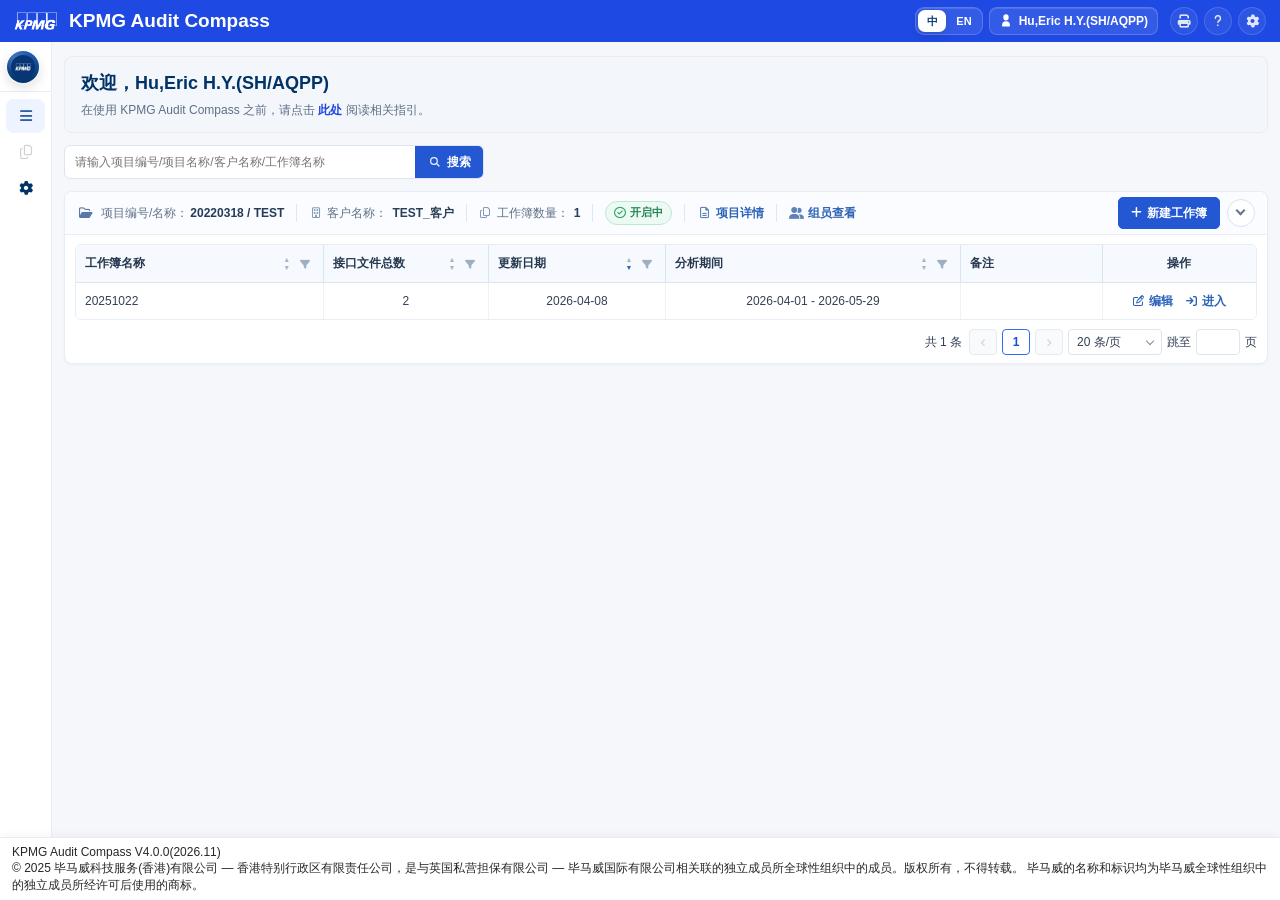
==== index.html @ 8df04342 "优化资金分析与数据校验界面" ====
<!DOCTYPE html>
<html lang="zh-Hans-CN">
<head>
  <meta charset="utf-8"/>
  <title>KPMG Audit Compass</title>
  <meta name="viewport" content="width=device-width, initial-scale=1"/>
  <meta http-equiv="x-ua-compatible" content="ie=edge"/>
  <link rel="icon" type="image/x-icon" href="./favicon.ico"/>
  <link rel="preconnect" href="https://cdnjs.cloudflare.com" crossorigin/>
  <link rel="preconnect" href="https://unpkg.com" crossorigin/>

  <link rel="preload" href="https://cdnjs.cloudflare.com/ajax/libs/font-awesome/6.4.0/css/all.min.css" as="style" onload="this.onload=null;this.rel='stylesheet'"/>
  <noscript><link rel="stylesheet" href="https://cdnjs.cloudflare.com/ajax/libs/font-awesome/6.4.0/css/all.min.css"/></noscript>

  <!-- 平台基础样式 -->
  <link rel="stylesheet" href="./assets/css/base.css?v=20260827-tyc-sync1"/>
  <link rel="stylesheet" href="./assets/css/footer.css?v=20260507-routine"/>

  <link rel="stylesheet" href="./assets/css/layout.css?v=20260813-sidebar-hint1"/>
</head>

<body>
  <!-- Header -->
  <header class="layout-header">
    <div class="header-menu-control" style="position: relative;">
      <svg fill="none" style="width: var(--responsive-size-16); height: var(--responsive-size-16);" viewBox="0 0 16 16" xmlns="http://www.w3.org/2000/svg">
        <path clip-rule="evenodd" d="M1.40003 2.79995C1.40003 2.46858 1.66866 2.19995 2.00003 2.19995L14.8 2.19995C15.1314 2.19995 15.4 2.46858 15.4 2.79995C15.4 3.13132 15.1314 3.39995 14.8 3.39995L2.00003 3.39995C1.66866 3.39995 1.40003 3.13132 1.40003 2.79995ZM15.0909 5.47515C15.2816 5.58088 15.4 5.7818 15.4 5.9999L15.4003 9.9999C15.4004 10.218 15.282 10.419 15.0912 10.5247C14.9005 10.6305 14.6673 10.6244 14.4824 10.5088L11.2821 8.50876C11.1066 8.39913 11 8.20684 11 7.99996C11 7.79309 11.1066 7.6008 11.282 7.49115L14.482 5.49115C14.667 5.37556 14.9001 5.36943 15.0909 5.47515ZM12.7321 7.99993L14.2003 8.91741L14.2001 7.08245L12.7321 7.99993ZM1.40003 6.26662C1.40003 5.93524 1.66865 5.66662 2.00002 5.66662L8.40003 5.66662C8.7314 5.66662 9.00003 5.93525 9.00003 6.26662C9.00003 6.59799 8.7314 6.86662 8.40003 6.86662L2.00002 6.86662C1.66865 6.86662 1.40002 6.59799 1.40003 6.26662ZM1.40002 9.73328C1.40002 9.40191 1.66865 9.13328 2.00002 9.13328H8.40003C8.7314 9.13328 9.00003 9.40191 9.00003 9.73328C9.00003 10.0647 8.7314 10.3333 8.40003 10.3333H2.00002C1.66865 10.3333 1.40002 10.0647 1.40002 9.73328ZM1.40002 13.1999C1.40002 12.8686 1.66865 12.5999 2.00002 12.5999L14.8 12.6C15.1314 12.6 15.4 12.8686 15.4 13.2C15.4 13.5313 15.1314 13.8 14.8 13.8L2.00002 13.7999C1.66865 13.7999 1.40002 13.5313 1.40002 13.1999Z" fill="white" fill-rule="evenodd"></path>
      </svg>
    </div>

    <img
      alt="KPMG Audit Compass"
      class="header-logo"
      src="./logo.png"
      style="width:43px;height:20px;margin-right:12px;"
    />

  
    <div class="layout-header-name">
      KPMG Audit Compass
      <span class="layout-header-project" id="headerWorkbookName" hidden></span>
    </div>

    <nav class="layout-header-nav">
      <div class="header-dropdown" id="amountUnitDropdown" hidden>
        <button class="nav-btn header-btn amount-unit-btn" id="amountUnitButton" type="button" aria-haspopup="listbox" aria-expanded="false">
          <span id="amountUnitValue">百万元/M</span><span class="header-dropdown-chevron" aria-hidden="true"></span>
        </button>
        <ul class="dropdown-menu amount-unit-menu" id="amountUnitMenu" role="listbox" aria-label="金额显示单位">
          <li data-value="yuan" role="option" tabindex="-1">元</li>
          <li data-value="k" role="option" tabindex="-1">千元/K</li>
          <li data-value="w" role="option" tabindex="-1">万元/W</li>
          <li data-value="m" role="option" tabindex="-1">百万元/M</li>
          <li data-value="b" role="option" tabindex="-1">亿元/B</li>
        </ul>
      </div>

      <div class="header-dropdown" id="amountDecimalDropdown" hidden>
        <button class="nav-btn header-btn amount-decimal-btn" id="amountDecimalButton" type="button" aria-haspopup="listbox" aria-expanded="false" title="小数位数">
          <span id="amountDecimalValue">0</span><span class="header-dropdown-chevron" aria-hidden="true"></span>
        </button>
        <ul class="dropdown-menu amount-decimal-menu" id="amountDecimalMenu" role="listbox" aria-label="小数位数">
          <li data-value="0" role="option" tabindex="-1">0</li>
          <li data-value="1" role="option" tabindex="-1">0.0</li>
          <li data-value="2" role="option" tabindex="-1">0.00</li>
          <li data-value="3" role="option" tabindex="-1">0.000</li>
          <li data-value="4" role="option" tabindex="-1">0.0000</li>
        </ul>
      </div>

      <div class="lang-switch">
        <button class="nav-btn lang-btn lang-active" data-lang="zh">中</button>
        <button class="nav-btn lang-btn" data-lang="en">EN</button>
      </div>

      <button class="nav-btn nav-btn-with-icon">
        <span class="icon">
          <svg aria-hidden="true" viewBox="0 0 16 16">
            <path d="M8 1.5a3 3 0 0 0-3 3v1a3 3 0 1 0 6 0v-1a3 3 0 0 0-3-3Zm0 8A4.5 4.5 0 0 0 3.5 14v.75c0 .414.336.75.75.75h7.5a.75.75 0 0 0 .75-.75V14A4.5 4.5 0 0 0 8 9.5Z"></path>
          </svg>
        </span>
        <span>Hu,Eric H.Y.(SH/AQPP)</span>
      </button>

      <button class="nav-btn nav-icon-btn" title="打印">
        <span class="icon">
          <i class="fa-solid fa-print" aria-hidden="true"></i>
        </span>
      </button>

      <div class="header-help-wrap" id="headerHelpWrap">
        <button class="nav-btn nav-icon-btn" id="headerHelpButton" type="button" title="帮助与反馈" aria-haspopup="menu" aria-expanded="false">
          <span class="icon">
            <i class="fa-solid fa-question" aria-hidden="true"></i>
          </span>
        </button>
        <div class="header-help-menu" id="headerHelpMenu" role="menu" aria-label="帮助与反馈" hidden>
          <button type="button" role="menuitem" data-feedback-open="issue">
            <i class="fa-regular fa-message" aria-hidden="true"></i>
            <span><strong>发送问题反馈</strong><small>反馈使用问题或功能建议</small></span>
          </button>
          <button type="button" role="menuitem" data-feedback-open="review">
            <i class="fa-regular fa-star" aria-hidden="true"></i>
            <span><strong>发送用户评价</strong><small>评价当前模块的使用体验</small></span>
          </button>
        </div>
      </div>

      <button class="nav-btn nav-icon-btn" title="设置">
        <span class="icon">
          <i class="fa-solid fa-gear" aria-hidden="true"></i>
        </span>
      </button>
    </nav>
  </header>

  <!-- 主体 -->

<div class="layout-main">

  <!-- 左侧菜单 -->
  <aside class="sidebar is-project-list is-collapsed" id="appSidebar">
    <div class="sidebar-top">
      <button class="brand-toggle" id="sidebarToggle" type="button" aria-label="切换侧边栏">
        <span class="brand-toggle-ring"></span>
        <span class="brand-toggle-core">
          <img src="./logo.png" alt="KPMG" class="brand-toggle-logo">
        </span>
      </button>

      <div class="sidebar-brand-text">
        <div class="sidebar-brand-title">Welcome！Eric H.Y.</div>
      </div>
    </div>

    <ul class="sidebar-menu">
      <li class="sb-row top-entry current-project-list"
          onclick="goProjectList()">
        <i class="fa-solid fa-bars ico"></i>
        <span class="sb-txt">返回项目列表</span>
      </li>

      <li class="sb-toggle open" id="workbookMenuGroup">
        <div class="sb-toggle-head" onclick="toggleSb(this.parentElement)">
          <i class="fa-regular fa-copy ico"></i>
          <span class="sb-txt">工作簿数据分析</span>
          <i class="fa-solid fa-angle-right caret"></i>
        </div>

        <ul class="sb-submenu">
          <li class="sb-row active module-item data-management"
              onclick="switchFrame('./fragments/data-management.html?v=20260902-total-label1','数据上传及管理',this)">
            <i class="fa-regular fa-circle-check ico"></i>
            <span class="sb-txt">数据上传及管理</span>
          </li>

          <li class="sb-row active module-item bank-analysis"
              onclick="switchFrame('./fragments/bank-analysis.html?v=20260902-total-label1','资金流水分析',this)">
            <i class="fa-regular fa-circle-check ico"></i>
            <span class="sb-txt">资金流水分析</span>
          </li>

          <li class="sb-row active module-item vat-analysis"
              onclick="switchFrame('./fragments/vat-analysis.html?v=20260827-filter-popover1','增值税数据分析',this)">
            <i class="fa-regular fa-circle-check ico"></i>
            <span class="sb-txt">增值税数据分析</span>
          </li>

          <li class="sb-row active module-item data-summary"
              onclick="switchFrame('./fragments/data-summary.html?v=20260827-pager-select1','数据综合分析',this)">
            <i class="fa-regular fa-circle-check ico"></i>
            <span class="sb-txt">数据综合分析</span>
          </li>

          <li class="sb-row active module-item workingpaper-export is-temporarily-hidden" hidden aria-hidden="true"
              onclick="switchFrame('./fragments/workingpaper-export.html?v=20260827-filter-popover1','报告及底稿导出',this)">
            <i class="fa-regular fa-file-lines ico"></i>
            <span class="sb-txt">报告及底稿导出</span>
          </li>
        </ul>
      </li>

      <li class="sb-toggle">
        <div class="sb-toggle-head" onclick="toggleSb(this.parentElement)">
          <i class="fa-solid fa-gear ico"></i>
          <span class="sb-txt">系统管理</span>
          <i class="fa-solid fa-angle-right caret"></i>
        </div>

        <ul class="sb-submenu">
          <li class="sb-row">
            <i class="fa-solid fa-arrow-trend-up sys-ico sys-ico-rate"></i>
            <span class="sb-txt">系统汇率管理</span>
          </li>
          <li class="sb-row">
            <i class="fa-regular fa-user sys-ico sys-ico-user"></i>
            <span class="sb-txt">系统用户管理</span>
          </li>
          <li class="sb-row">
            <i class="fa-regular fa-circle-check sys-ico sys-ico-white"></i>
            <span class="sb-txt">白名单维护</span>
          </li>
          <li class="sb-row">
            <i class="fa-solid fa-link sys-ico sys-ico-match"></i>
            <span class="sb-txt">手工匹配</span>
          </li>
          <li class="sb-row">
            <i class="fa-regular fa-chart-bar sys-ico sys-ico-board"></i>
            <span class="sb-txt">项目看板</span>
          </li>
          <li class="sb-row">
            <i class="fa-regular fa-message sys-ico sys-ico-feedback"></i>
            <span class="sb-txt">问题反馈</span>
          </li>
          <li class="sb-row">
            <i class="fa-regular fa-star sys-ico sys-ico-review"></i>
            <span class="sb-txt">用户评价</span>
          </li>
          <li class="sb-row">
            <i class="fa-solid fa-language sys-ico sys-ico-i18n"></i>
            <span class="sb-txt">国际化配置</span>
          </li>
          <li class="sb-row">
            <i class="fa-solid fa-ban sys-ico sys-ico-black"></i>
            <span class="sb-txt">黑名单维护</span>
          </li>
          <li class="sb-row">
            <i class="fa-solid fa-building-columns sys-ico sys-ico-bank"></i>
            <span class="sb-txt">银行管理</span>
          </li>
          <li class="sb-row">
            <i class="fa-regular fa-object-group sys-ico sys-ico-entity"></i>
            <span class="sb-txt">主体类型管理</span>
          </li>
        </ul>
      </li>
    </ul>
  </aside>

  <!-- 右侧内容 -->
  <section class="main-right">
    <div class="breadcrumb-bar" id="breadcrumbBar">
      <a class="back-link" href="javascript:void(0)" id="backToProjectList">← 返回项目列表</a>
      <span class="sep">/</span>
      <span class="crumb" id="crumbProject">项目列表</span>
      <span class="sep">/</span>
      <span class="crumb" id="crumbBook">-</span>
      <span class="sep">/</span>
      <b class="crumb" id="module-title">项目列表</b>
      <div class="breadcrumb-data-issue" id="breadcrumbDataIssue" hidden>
        <span class="breadcrumb-data-issue-dot" aria-hidden="true"></span>
        <strong>仅供预览分析：</strong>
        <span class="breadcrumb-data-issue-message">当前数据存在未认领、银行账号主档不完整等问题，请完成处理后再执行分析。</span>
        <button class="breadcrumb-data-issue-link" id="breadcrumbDataIssueLink" type="button">前往数据校验&nbsp;›</button>
      </div>
    </div>

    <!-- iframe模块区域 -->
    <iframe
      id="module-frame"
      class="module-frame"
      src="./fragments/project-list.html?v=20260827-search-icon1">
    </iframe>
  </section>
</div>

<!-- 帮助与反馈 -->
<div class="platform-feedback-modal" id="issueFeedbackModal" aria-hidden="true">
  <div class="platform-feedback-panel platform-feedback-panel-lg" role="dialog" aria-modal="true" aria-labelledby="issueFeedbackTitle">
    <div class="platform-feedback-head">
      <div>
        <h2 id="issueFeedbackTitle">问题反馈</h2>
        <p>请描述遇到的问题，我们会结合当前工作簿和模块定位处理。</p>
      </div>
      <button class="platform-feedback-close" type="button" data-feedback-close aria-label="关闭">×</button>
    </div>
    <form class="platform-feedback-body" id="issueFeedbackForm" autocomplete="off">
      <div class="platform-feedback-user"><i class="fa-regular fa-user" aria-hidden="true"></i>反馈提交者：<strong>Hu, Eric H.Y. (SH/AQPP)</strong></div>
      <div class="platform-feedback-grid platform-feedback-grid-2">
        <label class="platform-feedback-field is-required"><span>项目ID</span><select id="feedbackProjectId" required><option value="20220318">20220318</option></select></label>
        <label class="platform-feedback-field is-required"><span>项目名称</span><select id="feedbackProjectName" required><option value="Test2">Test2</option></select></label>
        <label class="platform-feedback-field is-required"><span>工作簿名称</span><select id="feedbackWorkbook" required><option value="">请选择</option></select></label>
        <label class="platform-feedback-field is-required"><span>模块</span><select id="feedbackModule" required><option value="">请选择</option><option>数据上传及管理</option><option>资金流水分析</option><option>增值税数据分析</option><option>数据综合分析</option></select></label>
        <label class="platform-feedback-field"><span>功能</span><select id="feedbackFunction"><option value="">请选择</option><option>数据上传与校验</option><option>筛选与查询</option><option>图表分析</option><option>表格查看</option><option>导出与报告</option><option>其他</option></select></label>
        <label class="platform-feedback-field"><span>主题</span><input id="feedbackSubject" type="text" maxlength="80" placeholder="请输入问题主题"/></label>
      </div>
      <label class="platform-feedback-field platform-feedback-field-block is-required"><span>问题描述</span><textarea id="feedbackDescription" required maxlength="1000" placeholder="请描述操作步骤、实际结果和期望结果"></textarea><small class="platform-feedback-count">最多输入 1000 个字符</small></label>
      <div class="platform-feedback-upload">
        <span class="platform-feedback-upload-label">附件</span>
        <label class="platform-feedback-upload-btn"><i class="fa-solid fa-arrow-up-from-bracket" aria-hidden="true"></i>上传文件<input id="feedbackFiles" type="file" multiple accept=".csv,.doc,.docx,.htm,.html,.json,.jpg,.jpeg,.pdf,.ppt,.pptx,.xls,.xlsx,.zip,.png,.txt"/></label>
        <span class="platform-feedback-upload-summary" id="feedbackFileSummary">未选择文件</span>
        <p>最多上传 10 个文件，单个文件不超过 100MB。</p>
      </div>
      <div class="platform-feedback-actions"><button class="platform-action-primary" type="submit">确认提交</button><button class="platform-action-secondary" type="reset">重置</button></div>
    </form>
  </div>
</div>

<div class="platform-feedback-modal" id="userReviewModal" aria-hidden="true">
  <div class="platform-feedback-panel" role="dialog" aria-modal="true" aria-labelledby="userReviewTitle">
    <div class="platform-feedback-head">
      <div>
        <h2 id="userReviewTitle">用户评价</h2>
        <p>您的评价将帮助我们持续改善平台体验。</p>
      </div>
      <button class="platform-feedback-close" type="button" data-feedback-close aria-label="关闭">×</button>
    </div>
    <form class="platform-feedback-body" id="userReviewForm" autocomplete="off">
      <div class="platform-feedback-grid">
        <label class="platform-feedback-field is-required"><span>模块</span><select id="reviewModule" required><option value="">请选择</option><option>数据上传及管理</option><option>资金流水分析</option><option>增值税数据分析</option><option>数据综合分析</option></select></label>
        <label class="platform-feedback-field"><span>功能</span><select id="reviewFunction"><option value="">请选择</option><option>数据上传与校验</option><option>筛选与查询</option><option>图表分析</option><option>表格查看</option><option>导出与报告</option><option>其他</option></select></label>
        <div class="platform-feedback-field is-required platform-rating-field"><span>评分</span><div class="platform-rating" id="userRating" role="radiogroup" aria-label="评分"><button type="button" data-rating="1" aria-label="1星">★</button><button type="button" data-rating="2" aria-label="2星">★</button><button type="button" data-rating="3" aria-label="3星">★</button><button type="button" data-rating="4" aria-label="4星">★</button><button type="button" data-rating="5" aria-label="5星">★</button><input id="reviewRatingValue" type="hidden" value="0"/></div></div>
        <label class="platform-feedback-field platform-feedback-field-block is-required"><span>意见</span><textarea id="reviewComment" required maxlength="500" placeholder="请填写您对当前模块的意见或建议"></textarea></label>
      </div>
      <div class="platform-feedback-actions"><button class="platform-action-primary" type="submit">确认提交</button><button class="platform-action-secondary" type="reset">重置</button></div>
    </form>
  </div>
</div>

<div class="platform-feedback-toast" id="platformFeedbackToast" role="status" aria-live="polite"></div>

<!-- Footer -->

<footer id="app-footer">
<p>KPMG Audit Compass V4.0.0(2026.11)</p>
<p>© 2025 毕马威科技服务(香港)有限公司 — 香港特别行政区有限责任公司，是与英国私营担保有限公司 — 毕马威国际有限公司相关联的独立成员所全球性组织中的成员。版权所有，不得转载。 毕马威的名称和标识均为毕马威全球性组织中的独立成员所经许可后使用的商标。</p>
</footer>

<!-- 平台外壳脚本 -->
<script defer src="./assets/js/core/app-shell.js?v=20260902-total-label1"></script>
</body>
</html>
---- assets/css/base.css ----
html,body{width:100%;height:100%}
  *,*:before,*:after{box-sizing:border-box}
  html{font-family:sans-serif;line-height:1.15;-webkit-text-size-adjust:100%}
  body{margin:0;color:#000000d9;font-size:14px;
    font-family:var(--platform-font-family);
    line-height:1.5715;background:var(--body-background)}
  :root{
    --platform-font-family:-apple-system,BlinkMacSystemFont,Segoe UI,Roboto,Helvetica Neue,Arial,Noto Sans,sans-serif,"Apple Color Emoji","Segoe UI Emoji",Segoe UI Symbol,"Noto Color Emoji";
    --primary-color:#1e49e2; --primary-color-opacity:rgba(30,73,226,.4);
    --deep-blue:#00338d; --base-space:16px;
    --table-head-background:#F6F8FE; --table-border:1px solid #e8eef6;
    --audit-table-border-outer:#e7eef6;
    --audit-table-border-head:#dbe5f0;
    --audit-table-border-cell:#eef3f8;
    --audit-table-border-row:#f1f5f9;
    --audit-table-head-bg:#f6f9fd;
    --audit-table-head-group-bg:#eef5fc;
    --audit-table-hover-bg:#f8fbff;
    --warning-color:#faad14; --body-background:#f5f7fa;
    /* 兼容内容页自用变量 */
    --primary:#2563eb; --primary-600:#1e40af; --muted:#64748b; --text:#0f172a;
    --bg:#f5f7fa; --card:#fff; --border:#e8e8ed; --shadow:0 6px 18px rgba(17,24,39,.08);
}

/* 天眼查数据同步：保留表格上下文，只在数据区域展示轻量进度反馈。 */
.tyc-sync-surface{
  position:relative;
  isolation:isolate;
}

.tyc-sync-surface table{
  transition:opacity .18s ease,filter .18s ease;
}

.tyc-sync-surface.is-tyc-syncing table{
  opacity:.46;
  filter:saturate(.62);
  pointer-events:none;
}

.tyc-sync-surface.is-tyc-syncing{ cursor:wait; }

.tyc-sync-feedback{
  position:absolute;
  z-index:12;
  top:50%;
  left:50%;
  display:flex;
  width:max-content;
  max-width:calc(100% - 32px);
  min-width:224px;
  align-items:center;
  gap:10px;
  padding:9px 13px;
  border:1px solid rgba(132,164,205,.55);
  border-radius:7px;
  color:#324760;
  background:rgba(255,255,255,.96);
  box-shadow:0 8px 22px rgba(38,63,92,.13);
  transform:translate(-50%,-50%);
  box-sizing:border-box;
  pointer-events:none;
}

.tyc-sync-feedback-icon{
  position:relative;
  flex:0 0 22px;
  width:22px;
  height:22px;
  border:2px solid #dbe8f6;
  border-top-color:#3777c8;
  border-radius:50%;
  box-sizing:border-box;
  animation:tycSyncSpin .72s linear infinite;
}

.tyc-sync-feedback-copy{
  display:grid;
  min-width:0;
  gap:1px;
}

.tyc-sync-feedback-copy strong{
  font-size:12px;
  line-height:17px;
  color:#2d435d;
  font-weight:700;
  white-space:nowrap;
}

.tyc-sync-feedback-copy span{
  overflow:hidden;
  color:#75869a;
  font-size:10.5px;
  line-height:15px;
  text-overflow:ellipsis;
  white-space:nowrap;
}

.tyc-sync-feedback::after{
  position:absolute;
  right:12px;
  bottom:0;
  left:44px;
  height:2px;
  border-radius:999px;
  background:linear-gradient(90deg,transparent,#4c86ce,transparent);
  content:"";
  animation:tycSyncProgress 1.05s ease-in-out infinite;
  transform-origin:left center;
}

.tyc-sync-surface.is-tyc-sync-success table{
  opacity:1;
  filter:none;
}

.tyc-sync-surface.is-tyc-sync-success .tyc-sync-feedback{
  border-color:#b8d9ce;
  color:#356d5d;
  background:rgba(248,253,251,.98);
  box-shadow:0 7px 18px rgba(50,111,91,.11);
}

.tyc-sync-surface.is-tyc-sync-success .tyc-sync-feedback-icon{
  border-color:#68a58f;
  background:#68a58f;
  animation:none;
}

.tyc-sync-surface.is-tyc-sync-success .tyc-sync-feedback-icon::after{
  position:absolute;
  top:4px;
  left:6px;
  width:6px;
  height:3px;
  border-bottom:2px solid #fff;
  border-left:2px solid #fff;
  content:"";
  transform:rotate(-45deg);
}

.tyc-sync-surface.is-tyc-sync-success .tyc-sync-feedback-copy strong{ color:#356d5d; }
.tyc-sync-surface.is-tyc-sync-success .tyc-sync-feedback::after{ display:none; }

@keyframes tycSyncSpin{ to{ transform:rotate(360deg); } }
@keyframes tycSyncProgress{
  0%{ opacity:.25; transform:scaleX(.12); }
  55%{ opacity:1; transform:scaleX(.82); }
  100%{ opacity:.25; transform:scaleX(.18); }
}

@media (prefers-reduced-motion:reduce){
  .tyc-sync-feedback-icon,
  .tyc-sync-feedback::after{ animation:none; }
}

  body,
  button,
  input,
  select,
  textarea,
  table,
  .btn{
    font-family:var(--platform-font-family);
  }

  /* 平台统一轻量滚动条 */
  *{
    scrollbar-width:thin;
    scrollbar-color:rgba(148,163,184,.28) transparent;
  }

  *::-webkit-scrollbar{
    width:4px;
    height:4px;
  }

  *::-webkit-scrollbar-track{
    background:transparent;
  }

  *::-webkit-scrollbar-thumb{
    border-radius:999px;
    background:rgba(148,163,184,.26);
  }

  *::-webkit-scrollbar-thumb:hover{
    background:rgba(100,116,139,.42);
  }

  .content-scroll{flex:1;overflow:auto}
  .content-wrap{margin:var(--base-space)}

  /* ====== 内容页 ====== */
  .container{max-width:1480px;margin:auto}
  .header{display:flex;align-items:center;gap:12px}
  .header .breadcrumb{font-size:13px;color:var(--muted)}
  .toolbar{margin-left:auto;display:flex;gap:10px}
  .btn{padding:6px 10px;border-radius:6px;border:1px solid var(--border);
    background:linear-gradient(135deg,#fff,#f9fafb);cursor:pointer;font-size:13px;transition:all .25s ease}
  .btn:hover{border-color:var(--primary);box-shadow:0 2px 6px rgba(37,99,235,.2)}
  .btn-primary{background:linear-gradient(135deg,var(--primary),var(--primary-600));color:#fff;border:none}

  .tabbar{display:flex;gap:4px;border-bottom:2px solid var(--border);margin:8px 0 10px}
  .tab{padding:10px 14px;border-radius:8px 8px 0 0;color:var(--muted);cursor:pointer}
  .tab.active{background:#fff;border:1px solid var(--border);border-bottom:0;color:var(--primary)}
  .card{background:#fff;border:1px solid #edf2f7;border-radius:12px;box-shadow:0 1px 2px rgba(15,23,42,.025);margin-bottom:6.5px;overflow:hidden}
  .card .head{display:flex;align-items:center;justify-content:space-between;padding:10px 10px;border-bottom:1px solid #edf2f7;background:#fafcff;position:relative}
  .card .head::before{content:"";position:absolute;left:10px;top:50%;width:3px;height:14px;border-radius:999px;background:linear-gradient(180deg,rgba(47,111,237,.78),rgba(47,111,237,.22));transform:translateY(-50%)}
  .card .title{font-weight:600;margin-left:14px;font-size:11px}
  .card .content{padding:14px 16px}
  

   
  .filters{display:flex;flex-wrap:wrap;gap:12px;align-items:center}
  .filters label{font-size:12px;color:var(--text)}
  .select{padding:4px 8px;font-size:12px;color:var(--text);background:#fff;border:1px solid var(--border);
    border-radius:6px;min-width:100px;transition:all .25s ease;box-shadow:0 2px 5px rgba(0,0,0,.05);appearance:none}
  .select:hover{border-color:var(--primary);box-shadow:0 0 0 3px rgba(37,99,235,.15)}
  .select:focus{outline:none;border-color:var(--primary-600);box-shadow:0 0 0 3px rgba(37,99,235,.25)}
  .chart{height:300px}

  .table{
    width:100%;
    border-collapse:separate;
    border-spacing:0;
    font-size:13px;
    background:#fff;
  }
  .table th,
  .table td{
    border-right:1px solid var(--audit-table-border-cell);
    border-bottom:1px solid var(--audit-table-border-row);
    padding:8px;
    text-align:center;
    white-space:nowrap;
    background-clip:padding-box;
  }
  .table th{
    border-right-color:var(--audit-table-border-head);
    border-bottom-color:var(--audit-table-border-head);
    background:var(--audit-table-head-bg);
    color:#1e293b;
    font-weight:600;
  }
  .table th:last-child,
  .table td:last-child{border-right:0}
  .table tbody tr:last-child td{border-bottom:0}
  .table tr:hover td{background:var(--audit-table-hover-bg)}
  .table-tabs{display:flex;gap:10px;margin:10px 0}
  .table-tab{padding:6px 14px;border:1px solid var(--border);border-radius:8px;background:#f8fafc;color:var(--muted);cursor:pointer}
  .table-tab.active{background:var(--primary);color:#fff;border-color:var(--primary)}

  .split{display:grid;grid-template-columns:300px 1fr;gap:16px}
  .sidebar-pane{background:#fff;border:1px solid var(--border);border-radius:12px;padding:12px}
  .menu{display:flex;flex-direction:column;gap:6px}
  .menu .item{padding:8px 10px;border:1px solid var(--border);border-radius:8px;background:#eef2ff;cursor:pointer;font-size:13px}
  .menu .item.active{background:#fff;outline:2px solid var(--primary-600)}
  .small{font-size:12px;color:var(--muted)}
  .top-strip{display:grid;grid-template-columns:repeat(6,1fr);gap:10px}
  .top-item{background:#f9fafb;border:1px solid var(--border);border-radius:10px;padding:10px 12px}
  .top-item .lbl{font-size:12px;color:var(--muted)}
  .top-item .num{font-weight:700;margin-top:6px}
  .rank-list{display:grid;gap:6px;margin-top:6px}
  .rank-row{display:flex;align-items:center;justify-content:space-between;font-size:12px;border-bottom:1px dashed var(--border);padding:4px 0}
  .rank .bul{display:inline-block;width:10px;height:10px;border-radius:50%;margin-right:8px}
  .grid-2{display:grid;grid-template-columns:2fr 1fr;gap:16px}
  .pagination{display:flex;gap:6px;flex-wrap:wrap;margin-top:10px}
  .pagination .btn{padding:6px 10px}
  .audit-pager,
  .pagination.audit-pager,
  .ds3-pagination.audit-pager,
  .risk-table-pager.audit-pager{
    display:flex;
    align-items:center;
    justify-content:flex-end;
    gap:5px;
    margin-top:8px;
    padding:4px 0;
    font-size:12px;
    color:#475569;
    flex-wrap:nowrap;
    min-width:0;
    overflow-x:auto;
    overflow-y:hidden;
    scrollbar-width:none;
    white-space:nowrap;
  }
  .audit-pager::-webkit-scrollbar,
  .pagination.audit-pager::-webkit-scrollbar,
  .ds3-pagination.audit-pager::-webkit-scrollbar,
  .risk-table-pager.audit-pager::-webkit-scrollbar{
    display:none;
  }
  .audit-pager-total{
    margin-right:2px;
    color:#334155;
    white-space:nowrap;
    flex:0 0 auto;
  }
  .audit-pager-btn{
    flex:0 0 auto;
    width:28px;
    min-width:28px;
    height:26px;
    padding:0;
    border:1px solid #dbe4f0;
    border-radius:4px;
    background:#fff;
    color:#334155;
    font-size:12px;
    line-height:24px;
    cursor:pointer;
    box-shadow:none;
  }
  .audit-pager-btn:hover:not(:disabled){
    border-color:#9bbbea;
    background:#f7faff;
    color:#1d4ed8;
  }
  .audit-pager-btn.is-active{
    border-color:#2f6fed;
    background:#fff;
    color:#1d4ed8;
    font-weight:700;
  }
  .audit-pager-btn:disabled{
    color:#cbd5e1;
    background:#f8fafc;
    border-color:#e5eaf2;
    cursor:not-allowed;
  }
  .audit-pager-arrow{
    font-size:17px;
    font-weight:400;
    line-height:20px;
  }
  .audit-pager-ellipsis{
    flex:0 0 auto;
    min-width:22px;
    height:26px;
    display:inline-flex;
    align-items:center;
    justify-content:center;
    color:#94a3b8;
  }
  .audit-pager-size select,
  .audit-pager-jump{
    flex:0 0 auto;
    height:26px;
    border:1px solid #dbe4f0;
    border-radius:4px;
    background:#fff;
    color:#334155;
    font-size:12px;
    outline:none;
    box-sizing:border-box;
  }
  .audit-pager-size select{
    width:94px;
    min-width:94px;
    max-width:94px;
    padding:0 25px 0 8px;
    line-height:24px;
    appearance:none;
    -webkit-appearance:none;
    text-overflow:clip;
  }
  .audit-pager-size{
    position:relative;
    display:inline-flex;
    flex:0 0 94px;
    min-width:94px;
  }
  .audit-pager-size::after{
    content:"";
    position:absolute;
    top:50%;
    right:9px;
    width:6px;
    height:6px;
    border-right:1.5px solid #7c8da4;
    border-bottom:1.5px solid #7c8da4;
    pointer-events:none;
    transform:translateY(-68%) rotate(45deg);
  }
  .audit-pager-jump{
    width:44px;
    min-width:44px;
    max-width:44px;
    padding:0 4px;
    text-align:center;
  }
  .audit-pager-size select:focus,
  .audit-pager-jump:focus{
    border-color:#2f6fed;
    box-shadow:0 0 0 2px rgba(47,111,237,.12);
  }
  .audit-pager-jump-label{
    color:#334155;
    white-space:nowrap;
    flex:0 0 auto;
  }
  .counterparty-blacklist-note{
    flex:1 1 auto;
    min-width:0;
    margin:0 8px;
    padding:0;
    border:0;
    border-radius:0;
    background:transparent;
    color:#475569;
    font-size:11.5px;
    font-weight:600;
    line-height:28px;
    white-space:nowrap;
    overflow:hidden;
    text-overflow:ellipsis;
  }
  .counterparty-blacklist-note a{
    color:#2563eb;
    font-weight:700;
    text-decoration:underline;
    text-underline-offset:2px;
  }
  .counterparty-blacklist-cell{
    text-align:center;
    color:#94a3b8;
    font-weight:800;
  }
  .counterparty-blacklist-cell.is-hit{
    color:#e11d48;
  }
  .hide{display:none}
  #tblTop20 {
    width: 100%;
    border-collapse: collapse;
    font-size: 13px;
  }
  #tblTop20 th, #tblTop20 td {
    border: 1px solid #e5e7eb;
    padding: 6px 8px;
    text-align: center;
  }
  #tblTop20 th {
    background: #f9fafb;
    font-weight: 600;
  }
  .color-dot {
    display:inline-block;
    width:10px;
    height:10px;
    border-radius:50%;
    margin-right:4px;
  }

  /* ====== 全平台表格：纵向滚动时固定表头 ======
     使用 thead 整体 sticky，避免多行表头的第二行覆盖第一行。 */
  .table-wrap table thead,
  .table-scroll table thead,
  .table-container table thead,
  .content-scroll table thead,
  .du-table-wrap table thead,
  .pl-table-wrap table thead,
  .wp-table-wrap table thead,
  .ds-table-wrap table thead,
  .ds3-table-wrap table thead,
  .account-summary-table-wrap table thead,
  .portrait-table-wrap table thead,
  .risk-table-wrap table thead,
  .statement-table-wrap table thead,
  div[style*="overflow:auto"] table thead,
  div[style*="overflow: auto"] table thead{
    position:sticky;
    top:0;
    z-index:30;
  }

  .table-wrap table thead th,
  .table-scroll table thead th,
  .table-container table thead th,
  .content-scroll table thead th,
  .du-table-wrap table thead th,
  .pl-table-wrap table thead th,
  .wp-table-wrap table thead th,
  .ds-table-wrap table thead th,
  .ds3-table-wrap table thead th,
  .account-summary-table-wrap table thead th,
  .portrait-table-wrap table thead th,
  .risk-table-wrap table thead th,
  .statement-table-wrap table thead th,
  div[style*="overflow:auto"] table thead th,
  div[style*="overflow: auto"] table thead th{
    background-clip:padding-box;
  }

  /* ====== 全平台普通按钮尺寸基准 ======
     只统一高度、最小长度、内边距和文字对齐；颜色继续由各页面原样式控制。 */
  :root{
    --audit-action-btn-h:28px;
    --audit-action-btn-min-w:56px;
    --audit-action-btn-px:12px;
    --audit-action-btn-radius:7px;
    --audit-action-btn-font:12px;
    --audit-action-btn-gap:6px;
  }

  .btn:not(.audit-pager-btn):not(.card-fold-btn):not(.nav-icon-btn):not(.icon-btn),
  button.btn:not(.audit-pager-btn):not(.card-fold-btn):not(.nav-icon-btn):not(.icon-btn),
  .btn-primary:not(.audit-pager-btn):not(.card-fold-btn):not(.nav-icon-btn):not(.icon-btn),
  .btn-ghost:not(.audit-pager-btn):not(.card-fold-btn):not(.nav-icon-btn):not(.icon-btn){
    display:inline-flex;
    align-items:center;
    justify-content:center;
    gap:5px;
    min-width:var(--audit-action-btn-min-w);
    min-height:var(--audit-action-btn-h);
    height:var(--audit-action-btn-h);
    padding:0 var(--audit-action-btn-px);
    border-radius:var(--audit-action-btn-radius);
    font-size:var(--audit-action-btn-font);
    line-height:calc(var(--audit-action-btn-h) - 2px);
    white-space:nowrap;
    box-sizing:border-box;
  }

  .toolbar,
  .btn-bar,
  .btn-group,
  .pl-actions,
  .wp-tools-right,
  .wp-bottom-actions,
  .du-footer,
  .ds3-actions,
  .ds3-block-actions,
  .ds3-section-actions,
  .ds3-modal-actions,
  .ds3-rule-actions,
  .ds3-period-actions{
    gap:var(--audit-action-btn-gap);
  }
---- assets/css/footer.css ----
/* =========================
   Footer 最终版
   ========================= */
:root{
  --footer-h: 76px; /* 默认兜底，JS 会自动覆盖为真实高度 */
}

/* 固定底部 footer */
#app-footer{
  position: fixed;
  left: 0;
  right: 0;
  bottom: 0;
  z-index: 1000;

  background: #fff;
  border-top: 1px solid #eaecef;
  box-shadow: 0 -2px 8px rgba(0,0,0,.04);

  padding: 6px 12px;
  padding-bottom: calc(6px + env(safe-area-inset-bottom, 0));

  font-size: 12px;
  line-height: 1.4;
  box-sizing: border-box;
}

#app-footer p{
  margin: 0;
  user-select: text;
}

/* 不要再让 body 自己留白，避免和内部滚动冲突 */
body{
  padding-bottom: 0 !important;
}

/* 某些表格/内容容器如果是最后一层滚动，保留一点呼吸空间 */
.wp-table-wrap,
.ds-table-wrap,
.ds3-table-wrap{
  margin-bottom: 12px;
}

/* 如果某些页面是 tab-pane 直接承载内容，也给一点兜底 */
.tab-pane,
.ds3-pane{
  box-sizing: border-box;
}
---- assets/css/layout.css ----
/* =========================================================
   平台外壳样式：Header / Sidebar / 面包屑 / iframe 主区域
   修改导航、侧边栏、主框架布局时优先看这里。
   ========================================================= */

:root{
  --header-h: 42px;
  --sidebar-w: 196px;
  --sidebar-w-collapsed: 52px;
  --sidebar-bg: #fff;
  --blue: #003366;
  --blue-soft: #e9f2ff;
  --green: #32b27c;
  --hover-bg: #eef3f8;
  --line: #e6edf5;
}


/* ===== Header ===== */
/* ====== 顶部 Header（占位，类名保持，用于无缝替换） ====== */
.layout-header {display:flex;align-items:center;height:var(--header-h);background:var(--primary-color);
  padding:0 14px;color:#fff;position:sticky;top:0;z-index:9999}
.layout-header .layout-header-name{font-size:19px;font-weight:700}

.layout-header .layout-header-project{margin-left:12px;opacity:.9}

html,
body{
  height:100%;
  overflow:hidden;
}


/* 右上整条导航区域：靠右对齐 */
.layout-header-nav {
  margin-left: auto;
  display: flex;
  align-items: center;
  gap: 6px;
  font-size: 12px;
  color: #fff;
}

/* 通用按钮样式（文字 / 图标按钮统一基准） */
.nav-btn {
  height: 28px;
  padding: 0 10px;
  border: 1px solid rgba(255,255,255,.18);
  border-radius: 8px;
  background: rgba(255,255,255,.10);
  color: #fff;
  display: inline-flex;
  align-items: center;
  justify-content: center;
  cursor: pointer;
  font-size: 12px;
  font-weight: 700;
  line-height: 1;
  white-space: nowrap;
  box-shadow: inset 0 1px 0 rgba(255,255,255,.12);
  transition: background .16s ease, border-color .16s ease, box-shadow .16s ease, transform .16s ease;
}

.nav-btn:hover {
  border-color: rgba(255,255,255,.34);
  background: rgba(255,255,255,.18);
  box-shadow: inset 0 1px 0 rgba(255,255,255,.18), 0 4px 12px rgba(0,0,0,.08);
}

/* 带文字 + 图标（Eric） */
.nav-btn-with-icon {
  gap: 6px;
  padding: 0 9px;
  max-width: 200px;
  margin-right:2px;
}

/* 纯图标按钮（打印 / 反馈 / 设置） */
.nav-icon-btn {
  width: 28px;
  height:28px;
  padding: 0;
  border-radius: 50%;
  border-color:rgba(255,255,255,.14);
  background:rgba(255,255,255,.07);
  color:rgba(255,255,255,.86);
  box-shadow:none;
}

.nav-btn-with-icon + .nav-icon-btn{
  margin-left:4px;
}

.nav-icon-btn:hover{
  border-color:rgba(255,255,255,.34);
  background:rgba(255,255,255,.16);
  color:#fff;
  box-shadow:0 5px 14px rgba(0,0,0,.10);
}

.nav-icon-btn:active{
  transform:translateY(1px);
}

.nav-icon-btn .icon{
  width:14px;
  height:14px;
  display:inline-flex;
  align-items:center;
  justify-content:center;
  line-height:1;
}

.nav-icon-btn .icon i{
  display:block;
  font-size:13px;
  line-height:1;
  color:currentColor;
}

.nav-icon-btn[title="帮助与反馈"] .icon i{
  font-size:12px;
}

/* ===== 顶部帮助与反馈 ===== */
.header-help-wrap{
  position:relative;
  display:inline-flex;
}

.header-help-menu{
  position:absolute;
  top:calc(100% + 9px);
  right:-34px;
  z-index:10060;
  width:246px;
  padding:6px;
  border:1px solid #dbe5f0;
  border-radius:8px;
  background:#fff;
  box-shadow:0 12px 30px rgba(22,46,81,.18),0 2px 6px rgba(22,46,81,.06);
  color:#25364d;
}

.header-help-menu[hidden]{display:none !important;}

.header-help-menu::before{
  content:"";
  position:absolute;
  top:-5px;
  right:43px;
  width:9px;
  height:9px;
  border-left:1px solid #dbe5f0;
  border-top:1px solid #dbe5f0;
  background:#fff;
  transform:rotate(45deg);
}

.header-help-menu button{
  position:relative;
  width:100%;
  min-height:44px;
  display:grid;
  grid-template-columns:28px minmax(0,1fr);
  align-items:center;
  gap:8px;
  padding:6px 9px;
  border:0;
  border-radius:6px;
  background:transparent;
  color:#334155;
  text-align:left;
  cursor:pointer;
}

.header-help-menu button + button{border-top:1px solid #eef2f7;}
.header-help-menu button:hover{background:#f2f7ff;color:#164da8;}
.header-help-menu button > i{
  width:26px;
  height:26px;
  display:inline-flex;
  align-items:center;
  justify-content:center;
  border-radius:50%;
  background:#edf4ff;
  color:#2b67c9;
  font-size:12px;
}
.header-help-menu button span{display:flex;flex-direction:column;gap:2px;min-width:0;}
.header-help-menu button strong{font-size:12px;line-height:16px;font-weight:700;white-space:nowrap;}
.header-help-menu button small{font-size:10px;line-height:14px;color:#8492a6;white-space:nowrap;}

.platform-feedback-modal{
  position:fixed;
  inset:0;
  z-index:12000;
  display:none;
  align-items:center;
  justify-content:center;
  padding:24px;
  background:rgba(18,32,52,.38);
  backdrop-filter:blur(1.5px);
}

.platform-feedback-modal.is-open{display:flex;}

.platform-feedback-panel{
  width:min(560px,calc(100vw - 40px));
  max-height:calc(100vh - 72px);
  display:flex;
  flex-direction:column;
  overflow:hidden;
  border:1px solid #d9e4f0;
  border-radius:8px;
  background:#fff;
  color:#26364c;
  box-shadow:0 24px 60px rgba(15,35,64,.24),0 4px 14px rgba(15,35,64,.08);
}

.platform-feedback-panel-lg{width:min(720px,calc(100vw - 40px));}

.platform-feedback-head{
  min-height:58px;
  display:flex;
  align-items:center;
  justify-content:space-between;
  gap:16px;
  padding:11px 16px;
  border-bottom:1px solid #e7edf5;
  background:#f8fafd;
}

.platform-feedback-head h2{margin:0;color:#183b6b;font-size:15px;line-height:21px;font-weight:700;letter-spacing:0;}
.platform-feedback-head p{margin:2px 0 0;color:#7a899d;font-size:11px;line-height:16px;}
.platform-feedback-close{
  flex:0 0 28px;
  width:28px;
  height:28px;
  display:inline-flex;
  align-items:center;
  justify-content:center;
  padding:0;
  border:1px solid transparent;
  border-radius:50%;
  background:transparent;
  color:#73839a;
  font:400 22px/1 Arial,sans-serif;
  cursor:pointer;
}
.platform-feedback-close:hover{border-color:#d8e3ef;background:#fff;color:#24466f;}

.platform-feedback-body{
  min-height:0;
  overflow:auto;
  padding:14px 16px 12px;
  scrollbar-width:thin;
  scrollbar-color:#c7d2df transparent;
}

.platform-feedback-user{
  display:flex;
  align-items:center;
  gap:6px;
  margin-bottom:12px;
  padding:7px 9px;
  border-left:2px solid #2f6fca;
  background:#f5f8fc;
  color:#66768b;
  font-size:11px;
}
.platform-feedback-user i{color:#2f6fca;}
.platform-feedback-user strong{color:#35465d;font-weight:700;}

.platform-feedback-grid{display:grid;grid-template-columns:1fr;gap:10px;}
.platform-feedback-grid-2{grid-template-columns:repeat(2,minmax(0,1fr));}
.platform-feedback-field{display:flex;flex-direction:column;gap:5px;min-width:0;color:#415169;font-size:11px;}
.platform-feedback-field > span{position:relative;font-weight:600;line-height:16px;}
.platform-feedback-field.is-required > span::before{content:"*";margin-right:3px;color:#d53b56;}
.platform-feedback-field input,
.platform-feedback-field select,
.platform-feedback-field textarea{
  width:100%;
  box-sizing:border-box;
  border:1px solid #ccd8e6;
  border-radius:5px;
  background:#fff;
  color:#2d3d53;
  font:400 12px/1.4 -apple-system,BlinkMacSystemFont,"Segoe UI","PingFang SC","Microsoft YaHei",sans-serif;
  outline:none;
  transition:border-color .15s ease,box-shadow .15s ease;
}
.platform-feedback-field input,
.platform-feedback-field select{height:32px;padding:0 9px;}
.platform-feedback-field textarea{min-height:76px;padding:8px 9px;resize:vertical;}
.platform-feedback-field input:focus,
.platform-feedback-field select:focus,
.platform-feedback-field textarea:focus{border-color:#4d84d7;box-shadow:0 0 0 2px rgba(63,119,204,.11);}
.platform-feedback-field-block{grid-column:1/-1;margin-top:10px;}
.platform-feedback-count{align-self:flex-end;margin-top:-2px;color:#96a2b2;font-size:10px;}

.platform-feedback-upload{
  display:grid;
  grid-template-columns:74px auto minmax(0,1fr);
  align-items:center;
  gap:8px;
  margin-top:11px;
  color:#415169;
  font-size:11px;
}
.platform-feedback-upload-label{font-weight:600;}
.platform-feedback-upload-btn{
  position:relative;
  height:30px;
  display:inline-flex;
  align-items:center;
  justify-content:center;
  gap:5px;
  padding:0 10px;
  border:1px solid #2f67c7;
  border-radius:5px;
  background:#fff;
  color:#2059b5;
  font-weight:700;
  cursor:pointer;
  white-space:nowrap;
}
.platform-feedback-upload-btn:hover{background:#f1f6ff;}
.platform-feedback-upload-btn input{position:absolute;width:1px;height:1px;opacity:0;pointer-events:none;}
.platform-feedback-upload-summary{min-width:0;overflow:hidden;color:#748399;text-overflow:ellipsis;white-space:nowrap;}
.platform-feedback-upload p{grid-column:2/-1;margin:0;color:#929eae;font-size:10px;line-height:15px;}

.platform-rating-field{display:grid;grid-template-columns:58px 1fr;align-items:center;gap:8px;}
.platform-rating{display:flex;align-items:center;gap:4px;}
.platform-rating button{
  width:25px;
  height:25px;
  padding:0;
  border:0;
  background:transparent;
  color:#dce3eb;
  font-size:22px;
  line-height:1;
  cursor:pointer;
  transition:color .12s ease,transform .12s ease;
}
.platform-rating button:hover{transform:translateY(-1px);}
.platform-rating button.is-active{color:#f3bd28;}

.platform-feedback-actions{
  display:flex;
  justify-content:flex-end;
  gap:7px;
  margin:14px -16px -12px;
  padding:10px 16px;
  border-top:1px solid #e7edf5;
  background:#fafbfd;
}
.platform-action-primary,
.platform-action-secondary{
  min-width:72px;
  height:30px;
  padding:0 12px;
  border-radius:5px;
  font-size:12px;
  font-weight:700;
  cursor:pointer;
}
.platform-action-primary{border:1px solid #2058c9;background:#2458d3;color:#fff;}
.platform-action-primary:hover{background:#184bbf;}
.platform-action-secondary{border:1px solid #cdd8e5;background:#fff;color:#4c5c70;}
.platform-action-secondary:hover{background:#f5f8fb;}

.platform-feedback-toast{
  position:fixed;
  left:50%;
  top:58px;
  z-index:12100;
  padding:8px 13px;
  border:1px solid #bfe0cf;
  border-radius:6px;
  background:#f1fbf6;
  color:#217149;
  font-size:12px;
  font-weight:600;
  box-shadow:0 8px 22px rgba(26,71,49,.14);
  opacity:0;
  pointer-events:none;
  transform:translate(-50%,-7px);
  transition:.18s ease;
}
.platform-feedback-toast.is-show{opacity:1;transform:translate(-50%,0);}

@media (max-width:760px){
  .platform-feedback-grid-2{grid-template-columns:1fr;}
  .platform-feedback-modal{padding:12px;}
  .platform-feedback-panel,.platform-feedback-panel-lg{width:calc(100vw - 24px);max-height:calc(100vh - 40px);}
}

/* 图标（统一大小 & 颜色跟随 currentColor） */
.icon svg {
  width: 13px;
  height: 13px;
  fill: currentColor;
}

.nav-btn-with-icon .icon svg{
  width:14px;
  height:14px;
}

/* ============ 单位 / 小数位 下拉 ============ */

.header-dropdown {
  position: relative;
  display: inline-flex;
  align-items: center;
  height: 30px;
}

.header-dropdown[hidden]{
  display:none !important;
}

/* 衔接按钮与浮层，避免鼠标经过间隙时菜单意外关闭。 */
.header-dropdown::after{
  content:"";
  position:absolute;
  top:100%;
  right:0;
  width:132px;
  height:8px;
  display:none;
}

#amountDecimalDropdown::after{width:108px;}
.header-dropdown.is-open::after{display:block;}

.header-btn {
  min-width: 68px;
  height:30px;
  gap:7px;
  padding: 0 10px;
  border-color:rgba(255,255,255,.22);
  border-radius:7px;
  background: rgba(255,255,255,.11);
  box-shadow:none;
}

.header-btn:hover,
.header-dropdown.is-open .header-btn {
  border-color:rgba(255,255,255,.46);
  background: rgba(255,255,255,.20);
  box-shadow:0 3px 10px rgba(0,20,60,.12);
}

.amount-unit-btn{min-width:92px;}
.amount-decimal-btn{min-width:64px;}

.header-dropdown-chevron{
  width:6px;
  height:6px;
  border-right:1.5px solid currentColor;
  border-bottom:1.5px solid currentColor;
  transform:rotate(45deg) translateY(-1px);
  transform-origin:center;
  opacity:.82;
  transition:transform .16s ease;
}

.header-dropdown.is-open .header-dropdown-chevron{
  transform:rotate(225deg) translate(-1px,-1px);
}

/* 下拉列表 */
.dropdown-menu {
  position: absolute;
  top: calc(100% + 5px);
  right: 0;
  left: auto;
  min-width: 132px;
  background: #fff;
  border: 1px solid #dbe5f0;
  border-radius: 8px;
  padding: 6px;
  margin: 0;
  list-style: none;
  box-shadow: 0 12px 28px rgba(15,23,42,.16),0 2px 6px rgba(15,23,42,.08);
  visibility:hidden;
  opacity:0;
  transform:translateY(-4px);
  pointer-events:none;
  z-index: 10020;
  transition:opacity .14s ease,transform .14s ease,visibility .14s;
}

.amount-decimal-menu{min-width:108px;}

.dropdown-menu li {
  min-height: 32px;
  padding: 0 10px;
  border-radius: 5px;
  display:flex;
  align-items:center;
  font-size: 12px;
  font-weight: 600;
  color: #334155;
  cursor: pointer;
  outline:none;
  user-select:none;
}

.dropdown-menu li:hover,
.dropdown-menu li:focus-visible {
  background: #f1f5fa;
  color: #174ea6;
}

.dropdown-menu li.is-selected{
  background:#eaf2ff;
  color:#174ea6;
  font-weight:700;
}

.dropdown-menu li.is-selected::after{
  content:"✓";
  margin-left:auto;
  color:#2563eb;
  font-size:11px;
}

.header-dropdown.is-open .dropdown-menu {
  visibility:visible;
  opacity:1;
  transform:translateY(0);
  pointer-events:auto;
}

/* ============ 中 / EN 分段按钮 ============ */
/* 语言区域整体 */
.lang-switch {
  display: inline-flex;
  align-items: center;
  gap: 2px;
  height: 28px;
  padding: 2px;
  border: 1px solid rgba(255,255,255,.18);
  border-radius: 9px;
  background: rgba(255,255,255,.10);
  box-shadow: inset 0 1px 0 rgba(255,255,255,.12);
}

/* 语言按钮：基于 nav-btn 再细调 */
.lang-btn {
  padding: 0 8px;
  min-width: 28px;
  height: 22px;
  border-radius: 7px;
  border: none;
  background: transparent;
  color: #fff;
  font-size: 11px;
  font-weight: 800;
  cursor: pointer;
  box-shadow:none;
}

/* hover 只做轻微高亮 */
.lang-btn:hover {
  background: rgba(255,255,255,.14);
}

/* 当前语言：深色小方块（你截图里的“中”样式） */
.lang-btn.lang-active {
  background: #fff;
  color: #0f3f78;
  box-shadow: 0 4px 10px rgba(0,0,0,.10);
}

/* 当前语言 hover 再稍微亮一点就行 */
.lang-btn.lang-active:hover {
  background: #fff;
}


/* ===== Sidebar ===== */
.sidebar{
  flex: 0 0 var(--sidebar-w);
  width: var(--sidebar-w);
  background: var(--sidebar-bg);
  border-right: 1px solid var(--line);
  transition: width .22s ease, flex-basis .22s ease;
  overflow: hidden;
  box-sizing: border-box;
  background:#fff;
}

.sidebar.is-collapsed{
  flex-basis: var(--sidebar-w-collapsed);
  width: var(--sidebar-w-collapsed);
}

.sidebar-top{
  display: flex;
  align-items: center;
  gap: 10px;
  padding: 9px 7px 8px;
  border-bottom: 1px solid var(--line);
  background: #fff;
}

.brand-toggle{
  width: 32px;
  height: 32px;
  border: none;
  padding: 0;
  background: transparent;
  position: relative;
  cursor: pointer;
  flex: 0 0 32px;
}

.brand-toggle-ring{
  position: absolute;
  inset: 0;
  border-radius: 50%;
  background:
    radial-gradient(circle at 30% 30%, rgba(255,255,255,.24), transparent 40%),
    linear-gradient(180deg, #1f5fb8, #003366);
  box-shadow:
    0 0 0 2px rgba(255,255,255,.28),
    0 4px 12px rgba(0,0,0,.14);
}

.brand-toggle-core{
  position: absolute;
  inset: 4px;
  border-radius: 50%;
  background: #0a3575;
  display: flex;
  align-items: center;
  justify-content: center;
  overflow: hidden;
}

.brand-toggle-logo{
  width: 16px;
  height: 16px;
  object-fit: contain;
  filter: brightness(0) invert(1);
}

.sidebar-brand-text{
  min-width: 0;
  color: var(--blue);
  transition: opacity .18s ease, transform .18s ease;
}

.sidebar-brand-title{
  font-size: 12px;
  font-weight: 700;
  white-space: nowrap;
  line-height: 1.2;
}

.sidebar.is-collapsed .sidebar-brand-text{
  opacity: 0;
  transform: translateX(-6px);
  pointer-events: none;
}

/* ===== Menu ===== */
.sidebar-menu,
.sidebar-menu ul{
  list-style: none;
  margin: 0;
  padding: 0;
}

.sidebar-menu{
  padding: 7px 6px 12px;
  background:#fff;
}

.sidebar-menu > li:not(.sb-toggle){
  display: flex;
  align-items: center;
  gap: 8px;
  padding: 10px 7px;
  border-radius: 8px;
  color: var(--blue);
  font-size: 15px;
  cursor: pointer;
}

.sidebar-menu > li:not(.sb-toggle):hover{
  background: var(--hover-bg);
}

.ico{
  width: 16px;
  min-width: 16px;
  text-align: center;
  font-size: 14px;
  color: var(--blue);
}

.sb-txt{
  color: var(--blue);
  font-size: 13px;
  white-space: nowrap;
  overflow: hidden;
  text-overflow: ellipsis;
}

.caret{
  margin-left: auto;
  font-size: 12px;
  color: var(--muted);
  transition: transform .18s ease;
}

.sb-toggle{
  display: block;
  padding: 0;
  margin-top: 2px;
}

.sb-toggle-head{
  display: flex;
  align-items: center;
  gap: 8px;
  padding: 10px 7px;
  border-radius: 8px;
  color: var(--blue);
  cursor: pointer;
}

.sb-toggle-head:hover{
  background: var(--hover-bg);
}

.sb-toggle.open .caret{
  transform: rotate(90deg);
}

.sb-submenu{
  display: none;
  margin: 4px 0 8px 12px;
}

.sb-toggle.open > .sb-submenu{
  display: block;
}

.sb-submenu .sb-row{
  display: grid;
  grid-template-columns: 18px 1fr;
  align-items: center;
  column-gap: 8px;
  padding: 7px 5px;
  border-radius: 8px;
  color: var(--text);
  font-size: 14px;
  cursor: pointer;
}

/* 暂停展示的模块入口必须覆盖侧边栏 flex 规则，且不占布局空间。 */
.sb-submenu .sb-row.is-temporarily-hidden,
.sidebar.is-collapsed .sb-submenu .sb-row.is-temporarily-hidden{
  display:none !important;
}

.sb-submenu .sb-row:hover{
  background: var(--hover-bg);
  color: #2f5ea8;
}

.sb-submenu .sb-row .sb-txt{
  color: var(--text);
  font-size: 13px;
}

.sb-submenu .sb-row .sys-ico{
  flex:0 0 18px;
  width:18px;
  height:18px;
  display:inline-flex;
  align-items:center;
  justify-content:center;
  border-radius:0;
  font-size:12px;
  font-weight:600;
  line-height:1;
  color:#7b8aa0;
  background:transparent;
  border:0;
  box-sizing:border-box;
}

.sb-submenu .sb-row:has(.sys-ico)::before{
  display:none;
}

.sys-ico-rate,
.sys-ico-user,
.sys-ico-white,
.sys-ico-match,
.sys-ico-board,
.sys-ico-feedback,
.sys-ico-review,
.sys-ico-i18n,
.sys-ico-black,
.sys-ico-bank,
.sys-ico-entity{
  color:#7b8aa0 !important;
}

.sb-submenu .sb-row:hover .sys-ico,
.sb-submenu .sb-row.active .sys-ico{
  color:#2f5ea8 !important;
}

.sb-submenu .sb-row:not(.active)::before{
  content: "";
  width: 18px;
  height: 18px;
}

.sb-submenu .sb-row.active{
  background: var(--blue-soft);
  font-weight: 600;
  color: #2f5ea8;
}

.sb-submenu .sb-row.active .sb-txt{
  color: #2f5ea8;
}

.sb-submenu .sb-row.active .ico{
  color: var(--green);
  font-size: 15px;
}

.sb-submenu .sb-row.disabled{
  color: #999 !important;
  background: transparent !important;
  cursor: not-allowed !important;
  opacity: .6;
  pointer-events: none;
}

.sb-submenu .sb-row.disabled .sb-txt{
  color: #999 !important;
}

/* ===== Collapsed Sidebar ===== */
.sidebar.is-collapsed .sb-txt,
.sidebar.is-collapsed .caret{
  display: none;
}

.sidebar.is-collapsed .sidebar-menu > li:not(.sb-toggle),
.sidebar.is-collapsed .sb-toggle-head,
.sidebar.is-collapsed .sb-submenu .sb-row{
  justify-content: center;
  grid-template-columns: 1fr;
  padding-left: 6px;
  padding-right: 6px;
}

.sidebar.is-collapsed .sb-submenu{
  display: none !important;
  margin-left: 0;
}

.sidebar.is-collapsed .ico{
  width: 18px;
  min-width: 18px;
  margin: 0 auto;
}

/* ===== Collapsed Sidebar Flyout ===== */
.sidebar-flyout{
  position: fixed;
  z-index: 10020;
  display: none;
  width: 218px;
  padding: 8px;
  border: 1px solid rgba(148, 163, 184, .22);
  border-radius: 10px;
  background: rgba(255, 255, 255, .98);
  box-shadow: 0 16px 38px rgba(15, 23, 42, .14), 0 2px 8px rgba(15, 23, 42, .06);
  backdrop-filter: blur(10px);
}

.sidebar-flyout.is-open{
  display: block;
}

.sidebar-flyout.is-shortcut{
  width:auto;
  min-width:132px;
  padding:5px;
}

.sidebar-flyout-shortcut{
  width:100%;
  height:30px;
  display:flex;
  align-items:center;
  gap:8px;
  padding:0 9px;
  border:0;
  border-radius:7px;
  background:transparent;
  color:#34465e;
  font:600 12px/1 var(--platform-font-family);
  white-space:nowrap;
  cursor:pointer;
}

.sidebar-flyout-shortcut:hover{
  background:#eef4ff;
  color:#2459ad;
}

.sidebar-flyout-shortcut > i{
  width:16px;
  color:#6e829d;
  font-size:12px;
  text-align:center;
}

.sidebar-flyout-shortcut:hover > i{color:#3768b3;}

.sidebar-flyout::before{
  content:"";
  position:absolute;
  left:-7px;
  top:18px;
  width:12px;
  height:12px;
  border-left:1px solid rgba(148, 163, 184, .22);
  border-bottom:1px solid rgba(148, 163, 184, .22);
  background:rgba(255,255,255,.98);
  transform:rotate(45deg);
}

.sidebar-flyout-head{
  display:flex;
  align-items:center;
  gap:8px;
  min-height:28px;
  padding:2px 4px 7px;
  border-bottom:1px solid #eef3f8;
  color:#0f2f5f;
  font-size:12px;
  font-weight:800;
}

.sidebar-flyout-head i{
  width:22px;
  height:22px;
  display:inline-flex;
  align-items:center;
  justify-content:center;
  border-radius:7px;
  background:#eef4ff;
  color:#1d4ed8;
  font-size:12px;
}

.sidebar-flyout-list{
  display:flex;
  flex-direction:column;
  gap:2px;
  padding-top:6px;
}

.sidebar-flyout-item{
  width:100%;
  min-height:30px;
  display:grid;
  grid-template-columns:22px 1fr auto;
  align-items:center;
  gap:7px;
  padding:5px 7px;
  border:0;
  border-radius:8px;
  background:transparent;
  color:#334155;
  font:600 12px/1.25 -apple-system,BlinkMacSystemFont,"Segoe UI","PingFang SC","Microsoft YaHei",sans-serif;
  text-align:left;
  cursor:pointer;
}

/* 工作簿悬浮导航保持单行展示，避免模块名称和状态提示互相挤压。 */
.sidebar-flyout.is-workbook-menu{
  width:272px;
}

.sidebar-flyout.is-workbook-menu .sidebar-flyout-item{
  grid-template-columns:22px minmax(0, 1fr) auto;
  white-space:nowrap;
}

.sidebar-flyout.is-workbook-menu .sidebar-flyout-item span,
.sidebar-flyout.is-workbook-menu .sidebar-flyout-item small{
  min-width:0;
  white-space:nowrap;
}

/* 进入工作簿后，以绿色圆圈勾表示各分析模块当前可进入。 */
.sidebar-flyout.is-workbook-menu:not(.is-context-disabled) .sidebar-flyout-item:not(.is-disabled) > i{
  color:#249b68;
}

.sidebar-flyout.is-workbook-menu:not(.is-context-disabled) .sidebar-flyout-item:not(.is-disabled):hover > i,
.sidebar-flyout.is-workbook-menu:not(.is-context-disabled) .sidebar-flyout-item.is-current > i{
  color:#168457;
}

.sidebar-flyout-item:hover{
  background:#eef4ff;
  color:#1d4ed8;
}

.sidebar-flyout-item.is-current{
  background:#eaf2ff;
  color:#1d4ed8;
}

.sidebar-flyout-item.is-disabled{
  color:#94a3b8;
  cursor:default;
}

.sidebar-flyout-item.is-disabled:hover{
  background:transparent;
  color:#94a3b8;
}

/* 项目列表页仅展示工作簿功能预览，不允许绕过“进入工作簿”直接访问。 */
.sidebar-flyout.is-context-disabled{
  border-color:#e2e8f0;
  background:rgba(248,250,252,.98);
  box-shadow:0 12px 30px rgba(15,23,42,.08);
}

.sidebar-flyout.is-context-disabled::before{
  border-color:#e2e8f0;
  background:rgba(248,250,252,.98);
}

.sidebar-flyout.is-context-disabled .sidebar-flyout-head,
.sidebar-flyout.is-context-disabled .sidebar-flyout-head i{
  color:#94a3b8;
}

.sidebar-flyout.is-context-disabled .sidebar-flyout-head i{
  background:#f1f5f9;
}

.sidebar-flyout.is-context-disabled .sidebar-flyout-item,
.sidebar-flyout.is-context-disabled .sidebar-flyout-item:hover{
  background:transparent;
  color:#a0aec0;
  cursor:not-allowed;
}

.sidebar-flyout.is-context-disabled .sidebar-flyout-item small{
  color:#b0bac8;
  font-size:9px;
}

.sidebar-flyout.is-workbook-menu.is-context-disabled .sidebar-flyout-item > i{
  color:#a8b2c1;
}

.sidebar-flyout-item i{
  width:18px;
  text-align:center;
  color:currentColor;
  font-size:12px;
}

.sidebar-flyout-item small{
  color:#94a3b8;
  font-size:10px;
  font-weight:600;
}

.sidebar-flyout-empty{
  padding:10px 8px;
  color:#94a3b8;
  font-size:12px;
}
.sb-link{
  display:flex;
  align-items:center;
  gap:10px;
  width:100%;
  color:inherit;
  text-decoration:none;
}

.sb-link:hover{
  color:inherit;
  text-decoration:none;
}

.module-item.current{
  background:#eef4ff;
  border-radius:8px;
}

.module-item.current .sb-txt,
.module-item.current .ico{
  color:#1e49e2;
  font-weight:600;
}

.layout-main{
  display:flex;
  height:calc(100vh - var(--header-h) - var(--footer-h));
  min-height:0;
}

/* ===== 项目列表页状态 ===== */
.sidebar.is-project-list .current-project-list{
  background:#eef4ff;
  border-radius:8px;
}

.sidebar.is-project-list .current-project-list .sb-txt,
.sidebar.is-project-list .current-project-list .ico{
  color:#2f5ea8;
  font-weight:600;
}

/* 项目列表页时，工作簿菜单头和子项全部灰掉 */
.sidebar.is-project-list #workbookMenuGroup .sb-toggle-head{
  opacity:.45;
}

.sidebar.is-project-list #workbookMenuGroup .sb-submenu .sb-row{
  opacity:.45;
  pointer-events:none;
  cursor:not-allowed;
}

.sidebar.is-project-list #workbookMenuGroup .sb-toggle-head .sb-txt,
.sidebar.is-project-list #workbookMenuGroup .sb-submenu .sb-row .sb-txt,
.sidebar.is-project-list #workbookMenuGroup .sb-toggle-head .ico,
.sidebar.is-project-list #workbookMenuGroup .sb-submenu .sb-row .ico,
.sidebar.is-project-list #workbookMenuGroup .sb-toggle-head .caret{
  color:#999 !important;
}

.back-link{
  display:inline-flex;
  align-items:center;
  gap:6px;
  color:#42526b;
  text-decoration:none;
  font-weight:600;
  cursor:pointer;
  padding:4px 8px;
  border-radius:6px;
}

.back-link:hover{
  background:#eef4ff;
  color:#1f3f73;
}

.sep{
  color:#b4c0cf;
}

.crumb{
  color:#6f7f93;
}

#module-title{
  color:#334155;
  font-weight:700;
}

.breadcrumb-data-issue{
  display:inline-flex;
  align-items:center;
  gap:5px;
  min-width:0;
  height:22px;
  margin-left:7px;
  padding:0;
  color:#6b7280;
  font-size:11px;
  line-height:22px;
  white-space:nowrap;
}

.breadcrumb-data-issue[hidden]{
  display:none !important;
}

.breadcrumb-data-issue-dot{
  flex:0 0 auto;
  display:inline-flex;
  width:12px;
  height:12px;
  align-items:center;
  justify-content:center;
  box-sizing:border-box;
  border:1px solid #c94a57;
  border-radius:50%;
  background:transparent;
  color:#c94a57;
  box-shadow:none;
  font:700 8px/1 Arial,sans-serif;
}

.breadcrumb-data-issue-dot::before{
  content:"i";
}

.breadcrumb-data-issue strong{
  flex:0 0 auto;
  color:#b42318;
  font-size:11px;
  font-weight:700;
}

.breadcrumb-data-issue-message{
  min-width:0;
  overflow:hidden;
  color:#7b5960;
  text-overflow:ellipsis;
}

.breadcrumb-data-issue-link{
  flex:0 0 auto;
  min-width:0;
  height:auto;
  padding:0 0 1px;
  border:0;
  border-radius:0;
  background:transparent;
  color:#1d4ed8;
  font:inherit;
  font-weight:700;
  line-height:18px;
  text-decoration:underline;
  text-underline-offset:3px;
  cursor:pointer;
  box-shadow:none;
}

.breadcrumb-data-issue-link:hover{
  color:#173ea6;
}

.breadcrumb-bar{
  display:flex;
  align-items:center;
  gap:5px;
  min-height:24px;
  margin:2px 10px 0;
  padding:0 2px;
  background:transparent;
  border:none;
  border-radius:0;
  box-shadow:none;
  font-size:12px;
  box-sizing:border-box;
  flex:0 0 auto;
}

/* ===== 右侧内容与 iframe 主区域 ===== */
.module-frame{
  width:100%;
  height:100%;
  border:none;
  display:block;
  flex:1;
  background:#f5f7fa;
}

.main-right{
  flex:1;
  min-width:0;
  display:flex;
  flex-direction:column;
  overflow:hidden;
}

/* iframe 内右侧抽屉打开时，让内容区顶到面包屑位置，避免外层“返回项目列表”露出 */
body.ds3-parent-drawer-open .breadcrumb-bar{
  display:none !important;
}
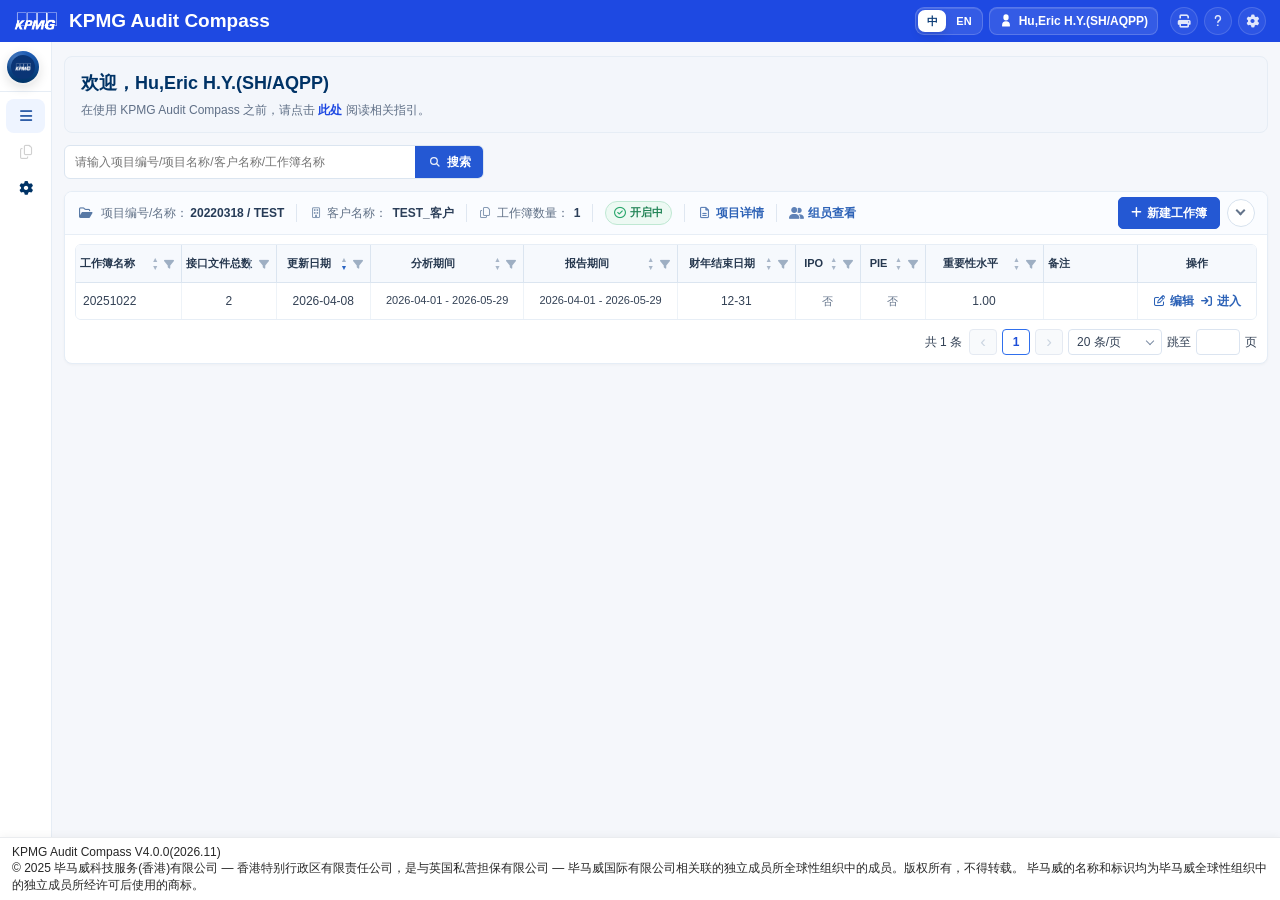
==== commit 8c07d2b8: "更新功能与页面样式" ====
--- a/index.html
+++ b/index.html
@@ -57,7 +57,7 @@
 
       <div class="header-dropdown" id="amountDecimalDropdown" hidden>
         <button class="nav-btn header-btn amount-decimal-btn" id="amountDecimalButton" type="button" aria-haspopup="listbox" aria-expanded="false" title="小数位数">
-          <span id="amountDecimalValue">0</span><span class="header-dropdown-chevron" aria-hidden="true"></span>
+          <span id="amountDecimalValue">0.00</span><span class="header-dropdown-chevron" aria-hidden="true"></span>
         </button>
         <ul class="dropdown-menu amount-decimal-menu" id="amountDecimalMenu" role="listbox" aria-label="小数位数">
           <li data-value="0" role="option" tabindex="-1">0</li>
@@ -149,13 +149,13 @@
 
         <ul class="sb-submenu">
           <li class="sb-row active module-item data-management"
-              onclick="switchFrame('./fragments/data-management.html?v=20260902-total-label1','数据上传及管理',this)">
+              onclick="switchFrame('./fragments/data-management.html?v=20260906-scope-firstcol1','数据上传及管理',this)">
             <i class="fa-regular fa-circle-check ico"></i>
             <span class="sb-txt">数据上传及管理</span>
           </li>
 
           <li class="sb-row active module-item bank-analysis"
-              onclick="switchFrame('./fragments/bank-analysis.html?v=20260902-total-label1','资金流水分析',this)">
+              onclick="switchFrame('./fragments/bank-analysis.html?v=20260906-scope-firstcol1','资金流水分析',this)">
             <i class="fa-regular fa-circle-check ico"></i>
             <span class="sb-txt">资金流水分析</span>
           </li>
@@ -259,7 +259,7 @@
     <iframe
       id="module-frame"
       class="module-frame"
-      src="./fragments/project-list.html?v=20260827-search-icon1">
+      src="./fragments/project-list.html?v=20260906-workbook-hints1">
     </iframe>
   </section>
 </div>
@@ -327,6 +327,6 @@
 </footer>
 
 <!-- 平台外壳脚本 -->
-<script defer src="./assets/js/core/app-shell.js?v=20260902-total-label1"></script>
+<script defer src="./assets/js/core/app-shell.js?v=20260906-decimal2-scope-firstcol1"></script>
 </body>
 </html>
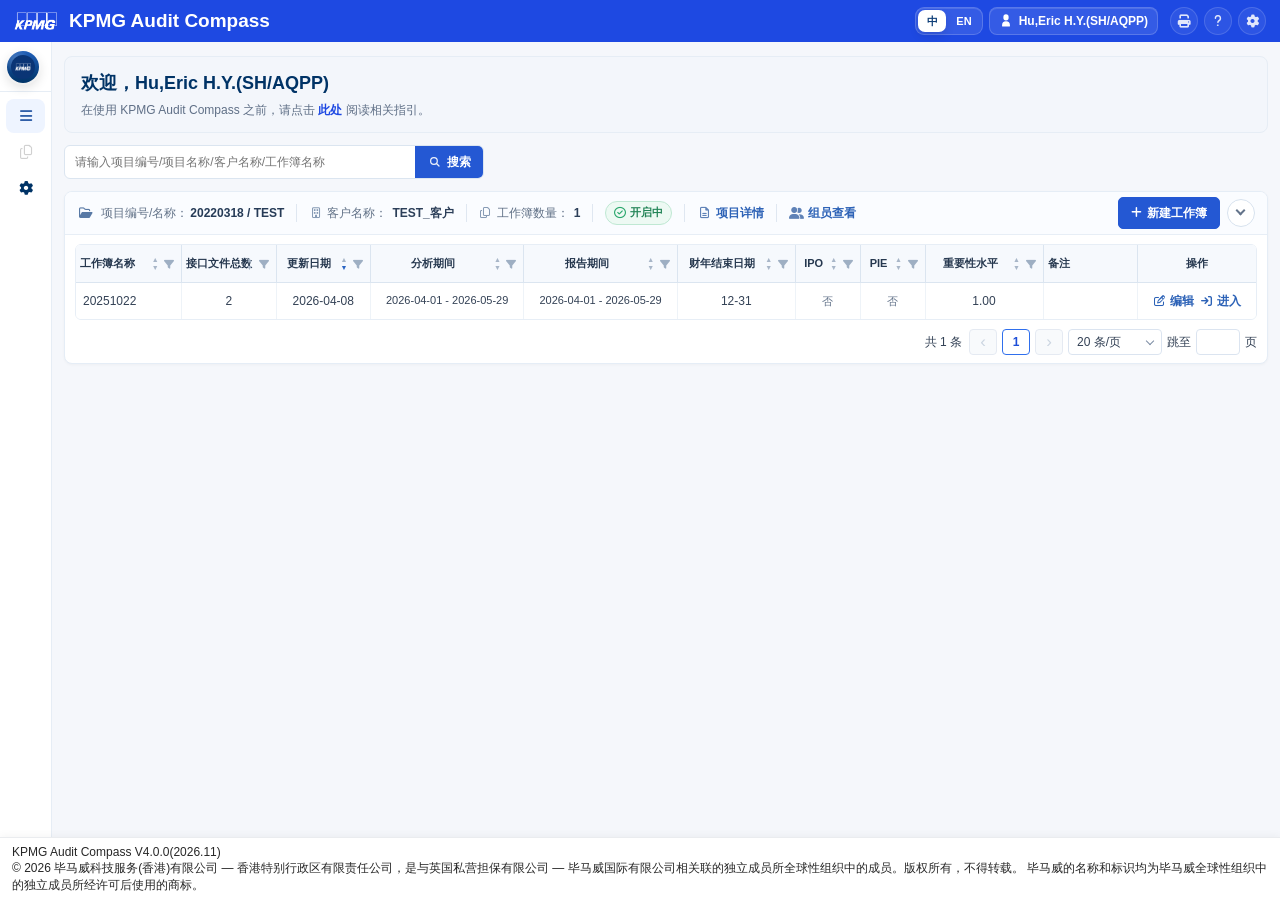
==== commit 3c2cbfab: "更新功能与页面样式" ====
--- a/index.html
+++ b/index.html
@@ -149,13 +149,13 @@
 
         <ul class="sb-submenu">
           <li class="sb-row active module-item data-management"
-              onclick="switchFrame('./fragments/data-management.html?v=20260906-scope-firstcol1','数据上传及管理',this)">
+              onclick="switchFrame('./fragments/data-management.html?v=20260908-reconcile-order1','数据上传及管理',this)">
             <i class="fa-regular fa-circle-check ico"></i>
             <span class="sb-txt">数据上传及管理</span>
           </li>
 
           <li class="sb-row active module-item bank-analysis"
-              onclick="switchFrame('./fragments/bank-analysis.html?v=20260906-scope-firstcol1','资金流水分析',this)">
+              onclick="switchFrame('./fragments/bank-analysis.html?v=20260909-master-status1','资金流水分析',this)">
             <i class="fa-regular fa-circle-check ico"></i>
             <span class="sb-txt">资金流水分析</span>
           </li>
@@ -167,7 +167,7 @@
           </li>
 
           <li class="sb-row active module-item data-summary"
-              onclick="switchFrame('./fragments/data-summary.html?v=20260827-pager-select1','数据综合分析',this)">
+              onclick="switchFrame('./fragments/data-summary.html?v=20260909-axis-title2','数据综合分析',this)">
             <i class="fa-regular fa-circle-check ico"></i>
             <span class="sb-txt">数据综合分析</span>
           </li>
@@ -323,10 +323,10 @@
 
 <footer id="app-footer">
 <p>KPMG Audit Compass V4.0.0(2026.11)</p>
-<p>© 2025 毕马威科技服务(香港)有限公司 — 香港特别行政区有限责任公司，是与英国私营担保有限公司 — 毕马威国际有限公司相关联的独立成员所全球性组织中的成员。版权所有，不得转载。 毕马威的名称和标识均为毕马威全球性组织中的独立成员所经许可后使用的商标。</p>
+<p>© 2026 毕马威科技服务(香港)有限公司 — 香港特别行政区有限责任公司，是与英国私营担保有限公司 — 毕马威国际有限公司相关联的独立成员所全球性组织中的成员。版权所有，不得转载。 毕马威的名称和标识均为毕马威全球性组织中的独立成员所经许可后使用的商标。</p>
 </footer>
 
 <!-- 平台外壳脚本 -->
-<script defer src="./assets/js/core/app-shell.js?v=20260906-decimal2-scope-firstcol1"></script>
+<script defer src="./assets/js/core/app-shell.js?v=20260909-axis-title2"></script>
 </body>
 </html>
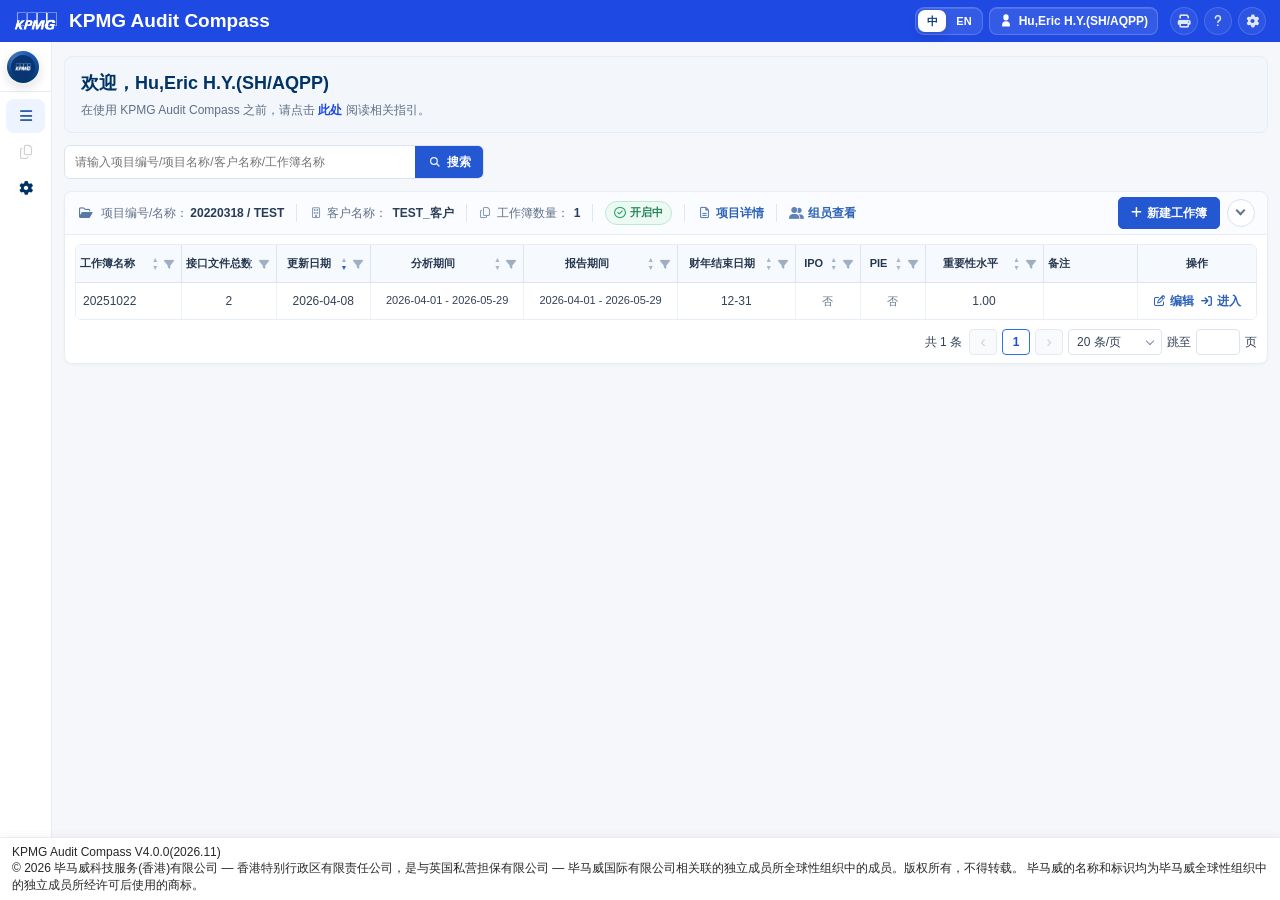
==== commit db69836a: "更新功能与页面样式" ====
--- a/index.html
+++ b/index.html
@@ -149,13 +149,13 @@
 
         <ul class="sb-submenu">
           <li class="sb-row active module-item data-management"
-              onclick="switchFrame('./fragments/data-management.html?v=20260908-reconcile-order1','数据上传及管理',this)">
+              onclick="switchFrame('./fragments/data-management.html?v=20260920-audited-master9','数据上传及管理',this)">
             <i class="fa-regular fa-circle-check ico"></i>
             <span class="sb-txt">数据上传及管理</span>
           </li>
 
           <li class="sb-row active module-item bank-analysis"
-              onclick="switchFrame('./fragments/bank-analysis.html?v=20260909-master-status1','资金流水分析',this)">
+              onclick="switchFrame('./fragments/bank-analysis.html?v=20260917-monthly-four1','资金流水分析',this)">
             <i class="fa-regular fa-circle-check ico"></i>
             <span class="sb-txt">资金流水分析</span>
           </li>
@@ -327,6 +327,6 @@
 </footer>
 
 <!-- 平台外壳脚本 -->
-<script defer src="./assets/js/core/app-shell.js?v=20260909-axis-title2"></script>
+<script defer src="./assets/js/core/app-shell.js?v=20260920-audited-master9"></script>
 </body>
 </html>
